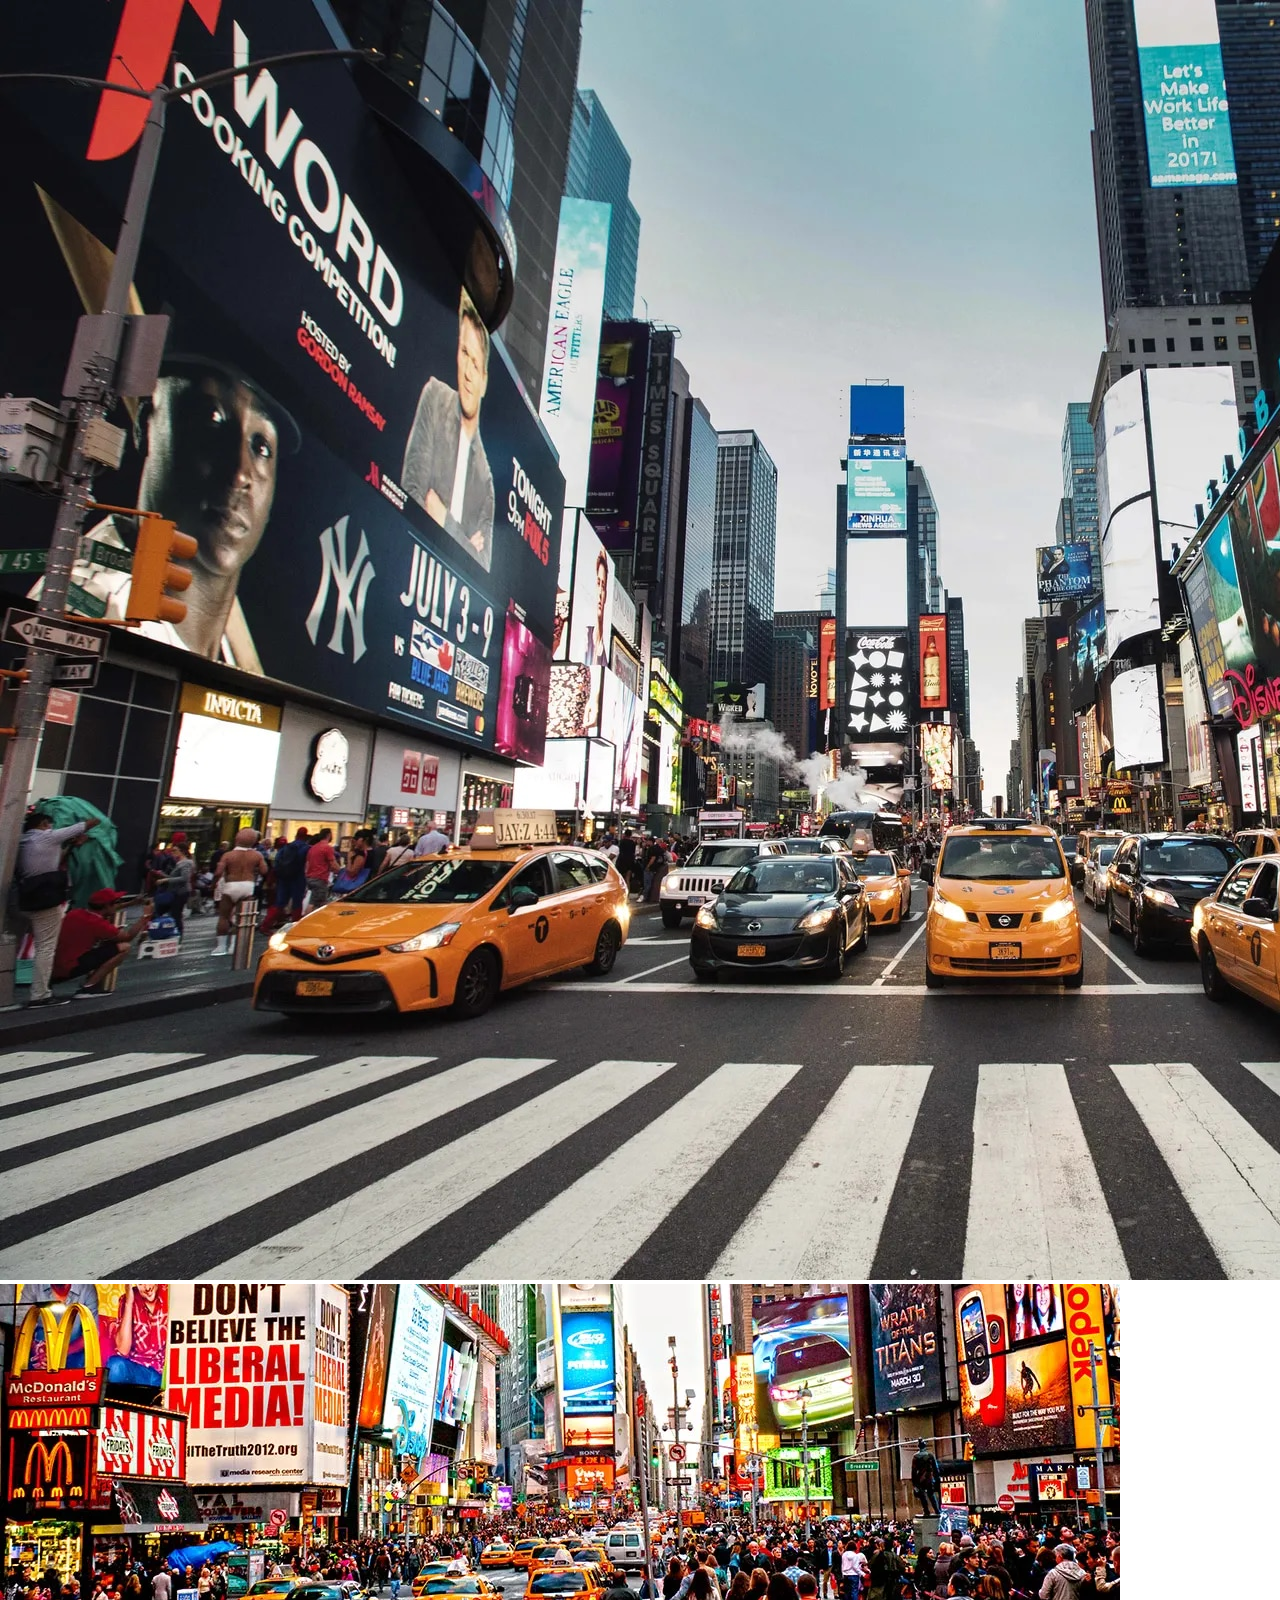
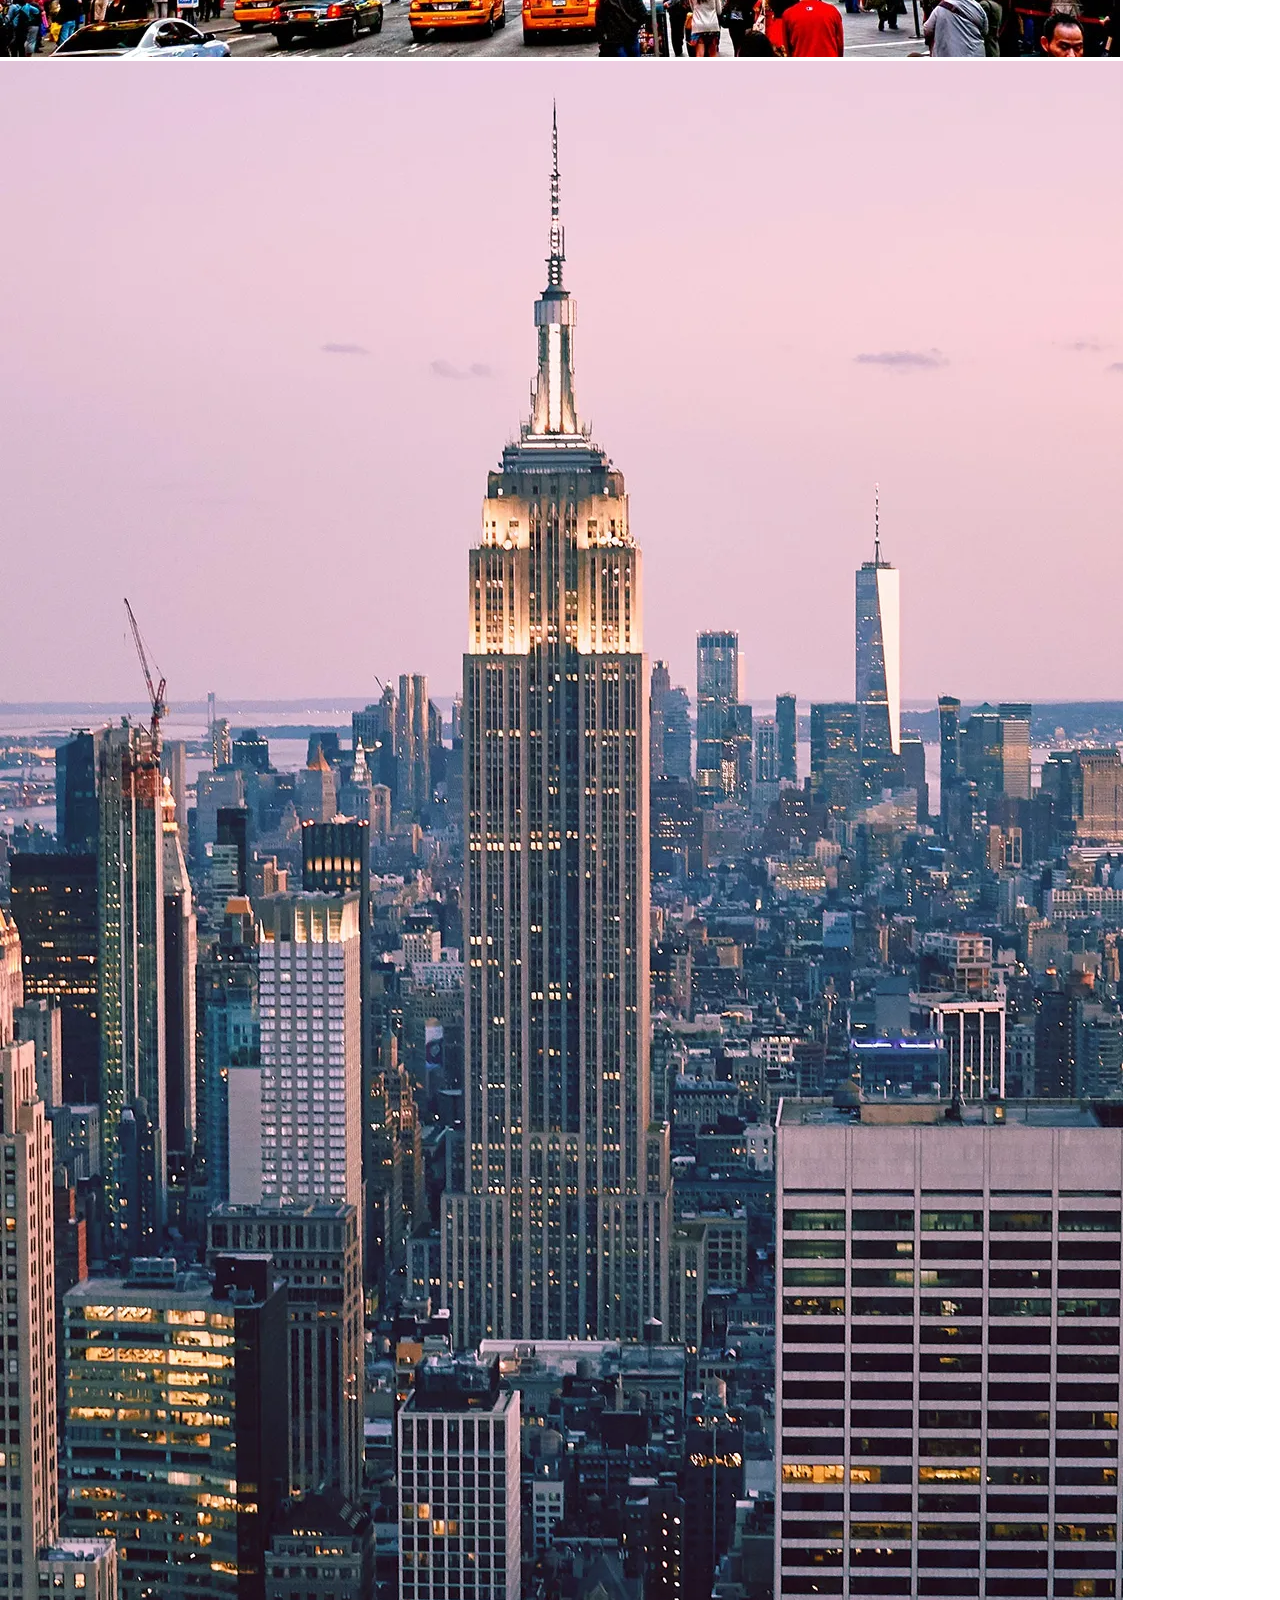
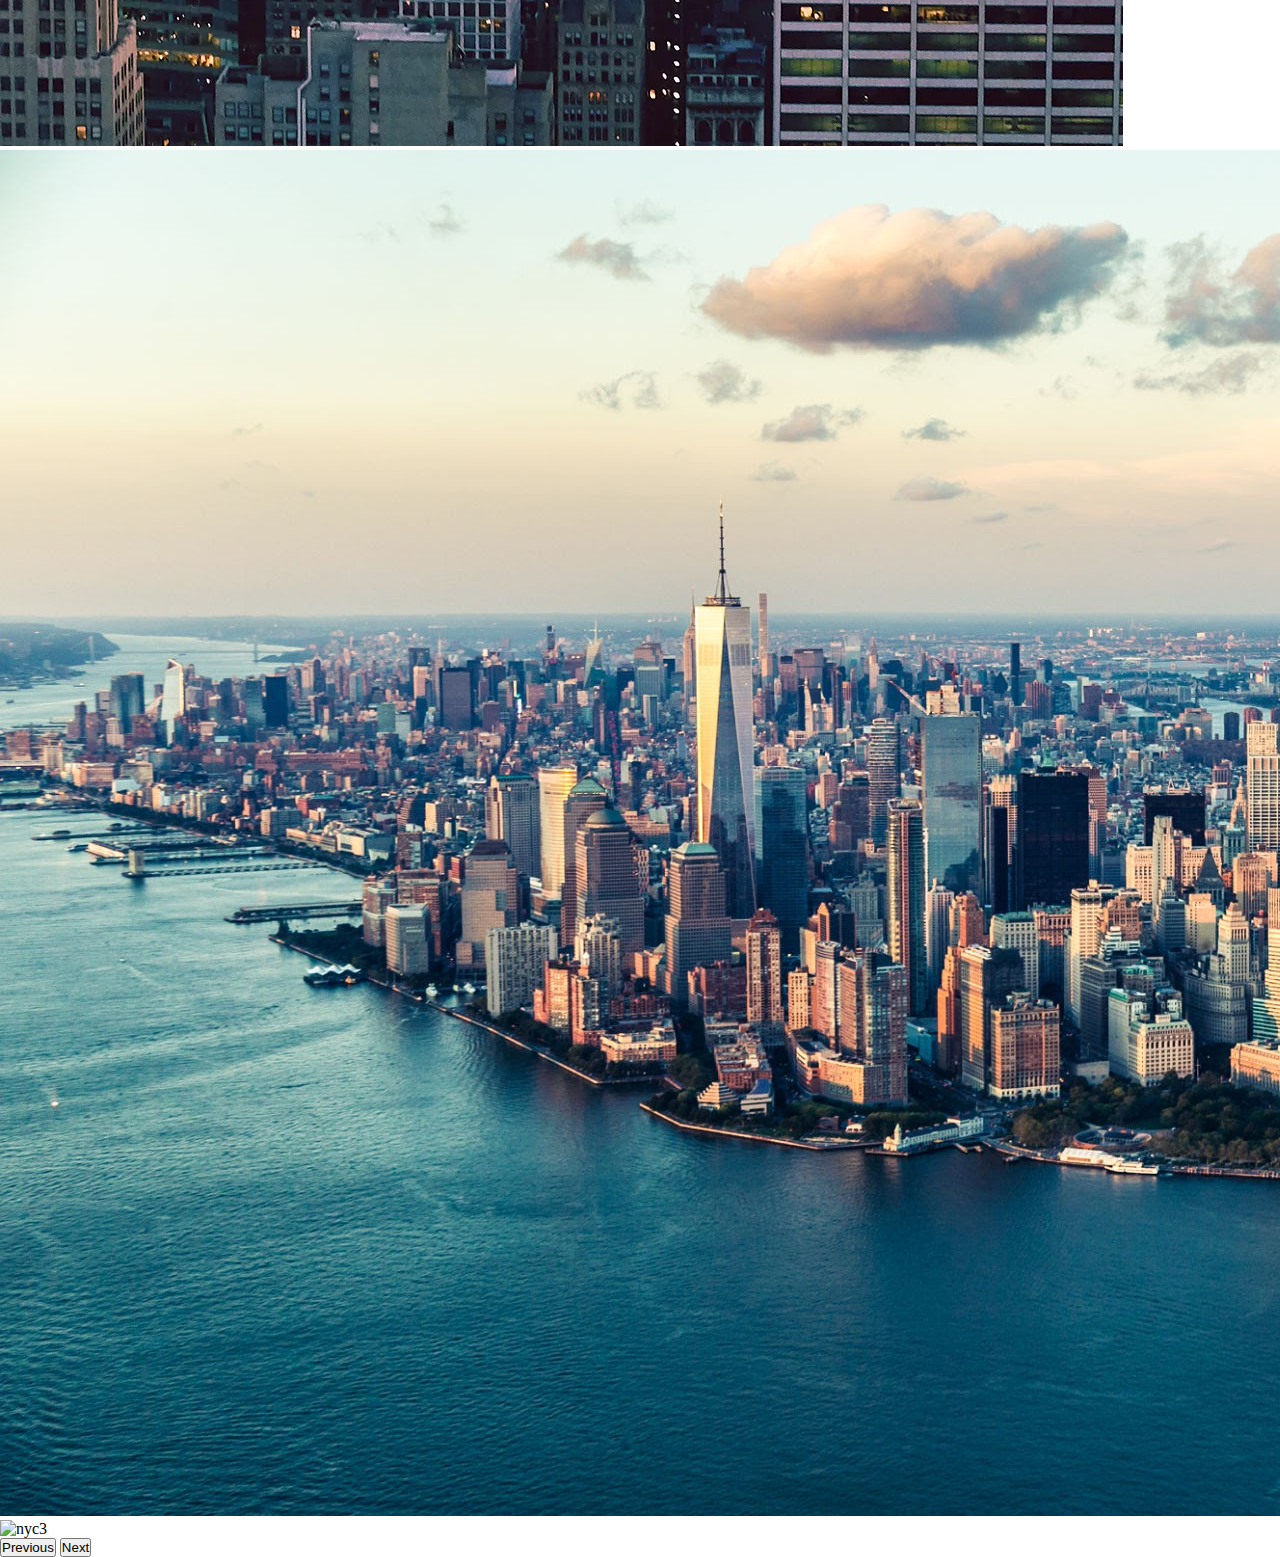
==== galeria.html @ b5753e75 "desafio clase 11" ====
<!DOCTYPE html>
<html lang="en">
<head>
    <meta charset="UTF-8">
    <meta http-equiv="X-UA-Compatible" content="IE=edge">
    <meta name="viewport" content="width=device-width, initial-scale=1.0">
    <link href="https://cdn.jsdelivr.net/npm/bootstrap@5.1.3/dist/css/bootstrap.min.css" rel="stylesheet" integrity="sha384-1BmE4kWBq78iYhFldvKuhfTAU6auU8tT94WrHftjDbrCEXSU1oBoqyl2QvZ6jIW3" crossorigin="anonymous">
    <link rel="stylesheet" href="./style.css">
    <title>Document</title>
</head>
<body>
 
    <div id="carouselExampleControls" class="carousel slide" data-bs-ride="carousel">
        <div class="carousel-inner">
          <div class="carousel-item active">
            <img src="imagenes/img1.jpg" class="d-block w-100" alt="nyc1">
          </div>
          <div class="carousel-item">
            <img src="imagenes/img2.webp" class="d-block w-100" alt="nyc2">
          </div>
          <div class="carousel-item">
            <img src="imagenes/img3.webp" class="d-block w-100" alt="nyc3">
          </div>
          <div class="carousel-item">
            <img src="imagenes/img4.jpg.crdownload" class="d-block w-100" alt="nyc3">
          </div>
          <div class="carousel-item">
            <img src="imagenes/img6" class="d-block w-100" alt="nyc3">
          </div>
        </div>
        <button class="carousel-control-prev" type="button" data-bs-target="#carouselExampleControls" data-bs-slide="prev">
          <span class="carousel-control-prev-icon" aria-hidden="true"></span>
          <span class="visually-hidden">Previous</span>
        </button>
        <button class="carousel-control-next" type="button" data-bs-target="#carouselExampleControls" data-bs-slide="next">
          <span class="carousel-control-next-icon" aria-hidden="true"></span>
          <span class="visually-hidden">Next</span>
        </button>
      </div>
    




    <script src="https://cdn.jsdelivr.net/npm/bootstrap@5.1.3/dist/js/bootstrap.bundle.min.js" integrity="sha384-ka7Sk0Gln4gmtz2MlQnikT1wXgYsOg+OMhuP+IlRH9sENBO0LRn5q+8nbTov4+1p" crossorigin="anonymous"></script>
</body>
</html>
---- style.css ----
*{
    margin: 0%;
    padding: 0%;
}

p{
    border: 2px solid rgb(72, 117, 168);
}
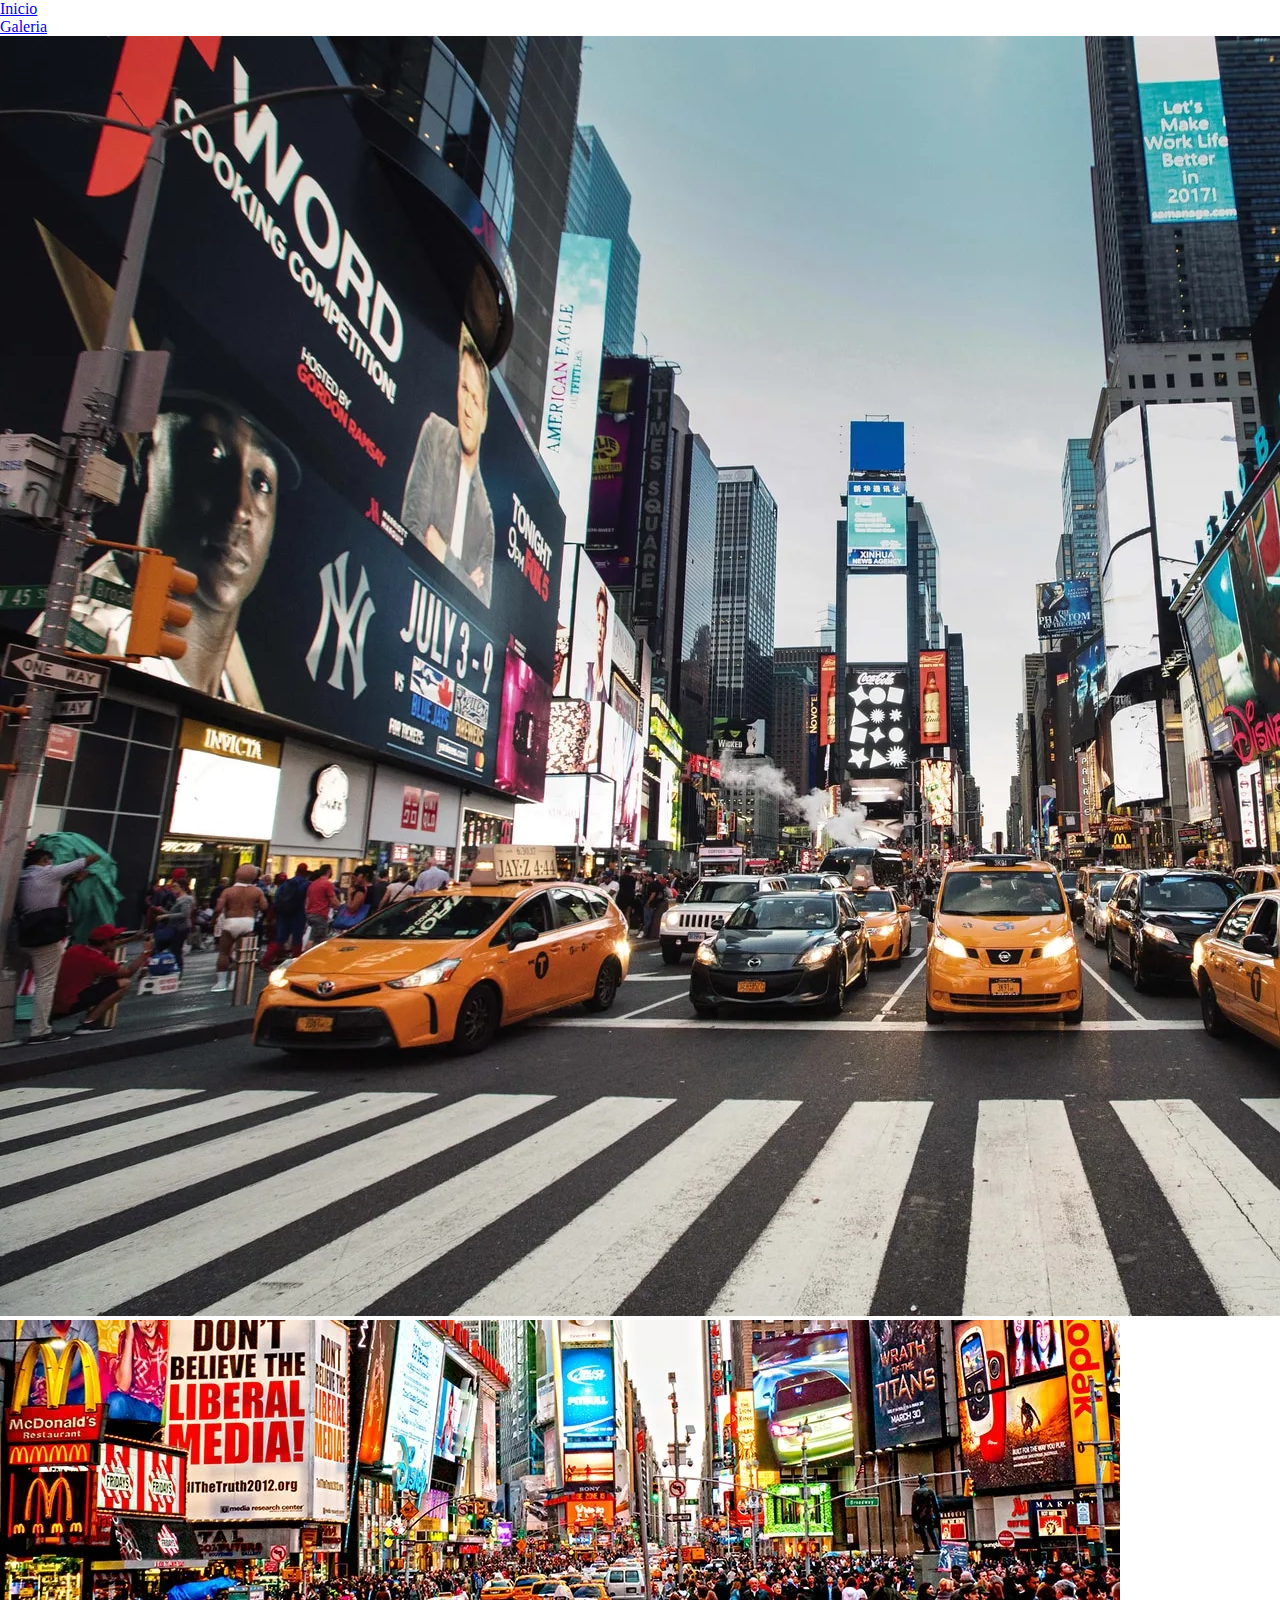
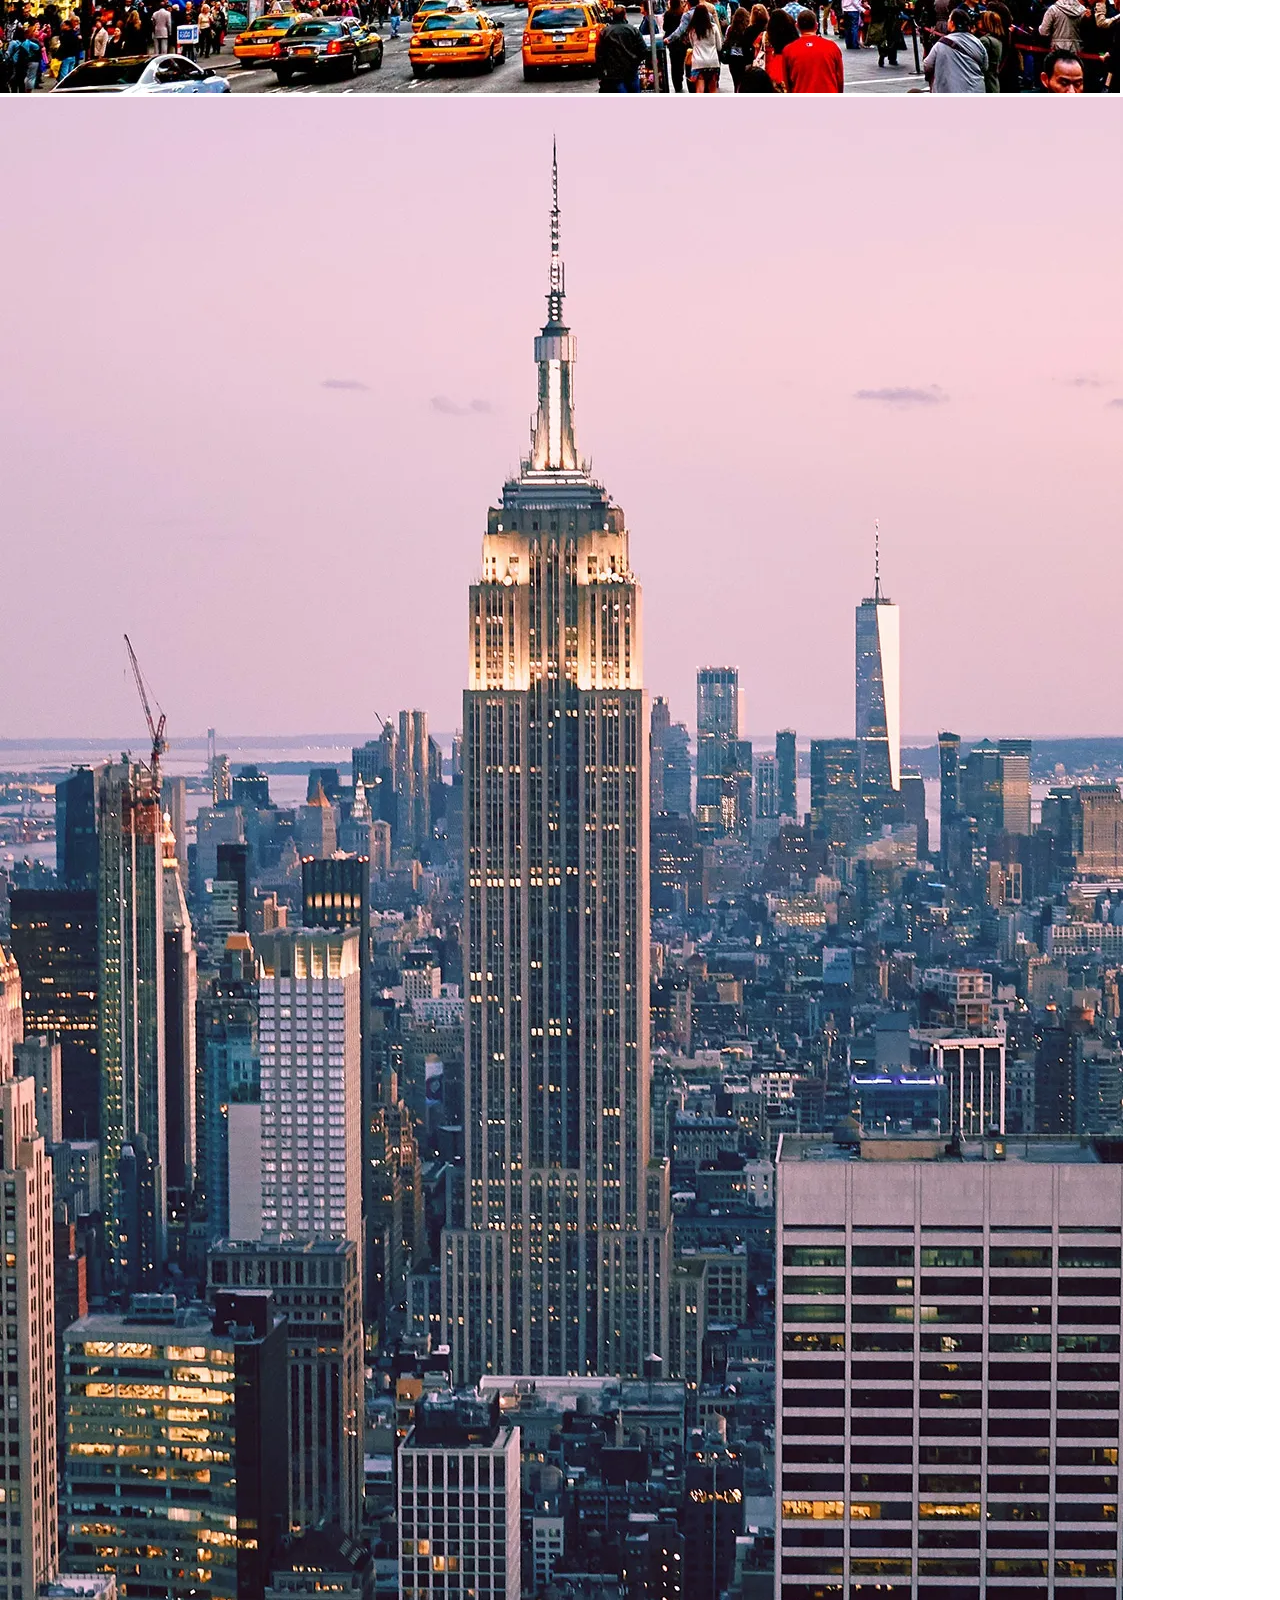
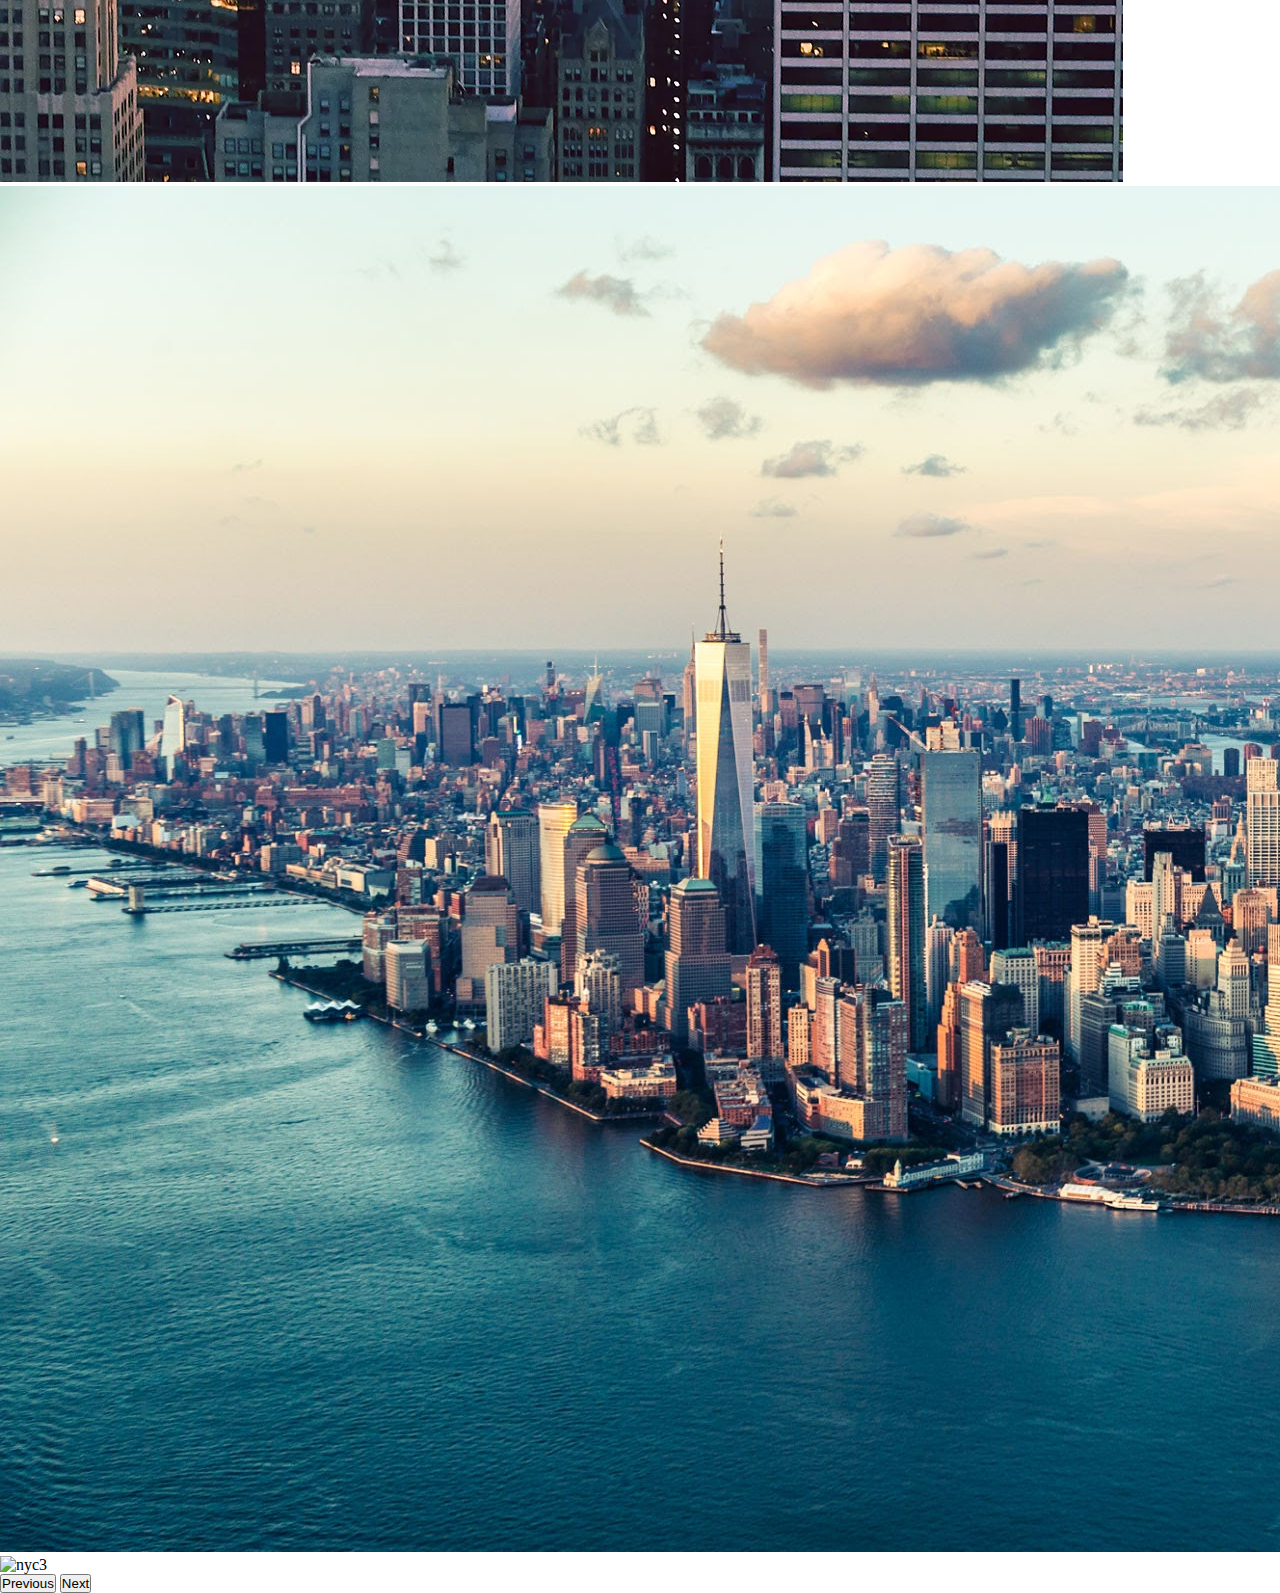
==== commit e5e93e26: "ultimo cambio" ====
--- a/galeria.html
+++ b/galeria.html
@@ -9,6 +9,15 @@
     <title>Document</title>
 </head>
 <body>
+
+    <ul class="nav nav-tabs">
+        <li class="nav-item">
+          <a class="nav-link active" aria-current="page" href="index.html">Inicio</a>
+        </li>
+        <li class="nav-item">
+          <a class="nav-link" href="galeria.html">Galeria</a>
+        </li>
+      </ul>
  
     <div id="carouselExampleControls" class="carousel slide" data-bs-ride="carousel">
         <div class="carousel-inner">
@@ -37,6 +46,7 @@
           <span class="visually-hidden">Next</span>
         </button>
       </div>
+      
     
 
 
--- a/style.css
+++ b/style.css
@@ -2,8 +2,6 @@
 *{
     margin: 0%;
     padding: 0%;
+    
 }
 
-p{
-    border: 2px solid rgb(72, 117, 168);
-}
